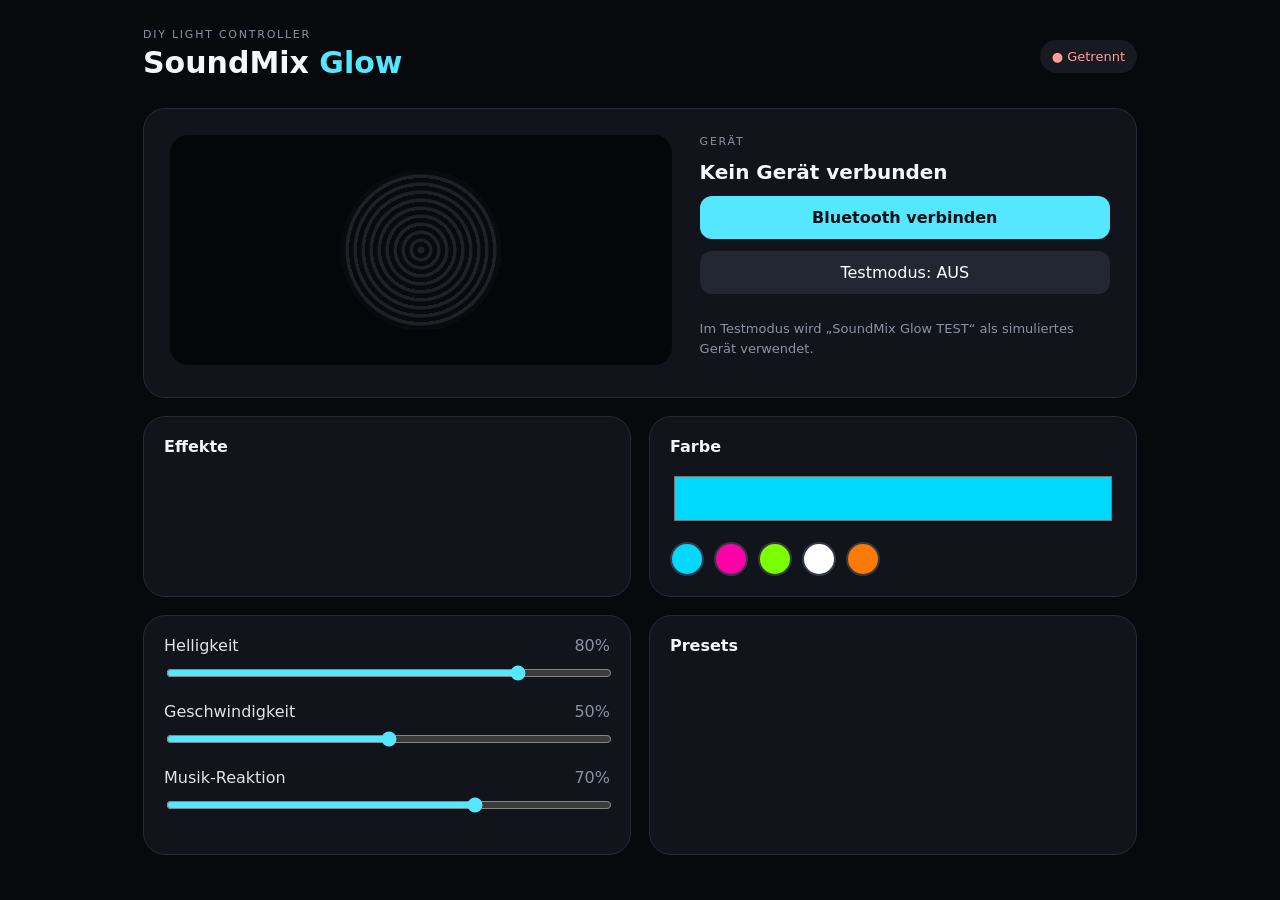
==== index.html @ e783db28 "Add files via upload" ====
<!doctype html>
<html lang="de">
<head>
  <meta charset="UTF-8">
  <meta name="viewport" content="width=device-width,initial-scale=1">
  <title>SoundMix Glow</title>
  <link rel="stylesheet" href="style.css">
</head>
<body>
  <main class="app">
    <header>
      <div>
        <div class="eyebrow">DIY LIGHT CONTROLLER</div>
        <h1>SoundMix <span>Glow</span></h1>
      </div>
      <div id="status" class="status offline">● Getrennt</div>
    </header>

    <section class="hero">
      <div class="device">
        <div class="speaker"></div>
        <div id="leds" class="leds"></div>
      </div>
      <div class="device-info">
        <div class="label">GERÄT</div>
        <strong id="deviceName">Kein Gerät verbunden</strong>
        <button id="connectBtn" class="primary">Bluetooth verbinden</button>
        <button id="testBtn" class="secondary">Testmodus: AUS</button>
        <p id="hint">Im Testmodus wird „SoundMix Glow TEST“ als simuliertes Gerät verwendet.</p>
      </div>
    </section>

    <section class="grid">
      <div class="card">
        <div class="card-title">Effekte</div>
        <div id="effects" class="effects"></div>
      </div>

      <div class="card">
        <div class="card-title">Farbe</div>
        <input id="color" type="color" value="#00d9ff">
        <div class="color-row">
          <button class="swatch" data-color="#00d9ff"></button>
          <button class="swatch" data-color="#ff00a8"></button>
          <button class="swatch" data-color="#7cff00"></button>
          <button class="swatch" data-color="#ffffff"></button>
          <button class="swatch" data-color="#ff7a00"></button>
        </div>
      </div>

      <div class="card sliders">
        <label>Helligkeit <output id="brightnessOut">80%</output>
          <input id="brightness" type="range" min="0" max="100" value="80">
        </label>
        <label>Geschwindigkeit <output id="speedOut">50%</output>
          <input id="speed" type="range" min="0" max="100" value="50">
        </label>
        <label>Musik-Reaktion <output id="musicOut">70%</output>
          <input id="music" type="range" min="0" max="100" value="70">
        </label>
      </div>

      <div class="card">
        <div class="card-title">Presets</div>
        <div id="presets" class="presets"></div>
      </div>
    </section>
  </main>
  <script type="module" src="src/app.js"></script>
</body>
</html>
---- style.css ----
*{box-sizing:border-box}body{margin:0;background:#08090d;color:#f5f7fb;font-family:Inter,system-ui,sans-serif}button,input{font:inherit}.app{max-width:1050px;margin:auto;padding:28px}header{display:flex;justify-content:space-between;align-items:center;margin-bottom:24px}.eyebrow,.label{font-size:11px;letter-spacing:.16em;color:#8b92a3}h1{margin:4px 0;font-size:30px}h1 span{color:#55e7ff}.status{padding:9px 12px;border-radius:999px;background:#171a21;font-size:13px}.status.online{color:#7cffb2}.status.offline{color:#ff9d9d}.hero,.card{background:#11141b;border:1px solid #252a35;border-radius:22px}.hero{display:grid;grid-template-columns:1.1fr .9fr;gap:28px;padding:26px;margin-bottom:18px}.device{height:230px;background:#050609;border-radius:18px;position:relative;display:flex;align-items:center;justify-content:center;overflow:hidden}.speaker{width:160px;height:160px;border-radius:50%;background:repeating-radial-gradient(circle,#20242c 0 3px,#0a0b0f 4px 8px);opacity:.9}.leds{position:absolute;inset:14px;display:flex;align-items:flex-end;gap:3px}.led{height:9px;flex:1;border-radius:10px;box-shadow:0 0 14px currentColor}.device-info{display:flex;flex-direction:column;justify-content:center;gap:12px}.device-info strong{font-size:20px}.device-info p{color:#8b92a3;font-size:13px;line-height:1.5}.primary,.secondary,.effect,.preset{border:0;border-radius:12px;padding:12px 15px;cursor:pointer}.primary{background:#55e7ff;color:#041015;font-weight:700}.secondary{background:#222733;color:#fff}.grid{display:grid;grid-template-columns:1fr 1fr;gap:18px}.card{padding:20px}.card-title{font-weight:700;margin-bottom:15px}.effects,.presets{display:grid;grid-template-columns:repeat(2,1fr);gap:9px}.effect,.preset{background:#1a1e27;color:#dfe4ed;text-align:left}.effect.active{outline:2px solid #55e7ff;background:#202b31}.sliders label{display:block;margin-bottom:17px;color:#dfe4ed}.sliders output{float:right;color:#8b92a3}.sliders input{width:100%;margin-top:10px;accent-color:#55e7ff}.color-row{display:flex;gap:10px;margin-top:16px}.swatch{width:34px;height:34px;border-radius:50%;border:2px solid #343947;cursor:pointer}.swatch[data-color="#00d9ff"]{background:#00d9ff}.swatch[data-color="#ff00a8"]{background:#ff00a8}.swatch[data-color="#7cff00"]{background:#7cff00}.swatch[data-color="#ffffff"]{background:#fff}.swatch[data-color="#ff7a00"]{background:#ff7a00}#color{width:100%;height:55px;border:0;background:transparent}@media(max-width:700px){.hero,.grid{grid-template-columns:1fr}.app{padding:16px}header{align-items:flex-start;gap:10px;flex-direction:column}}
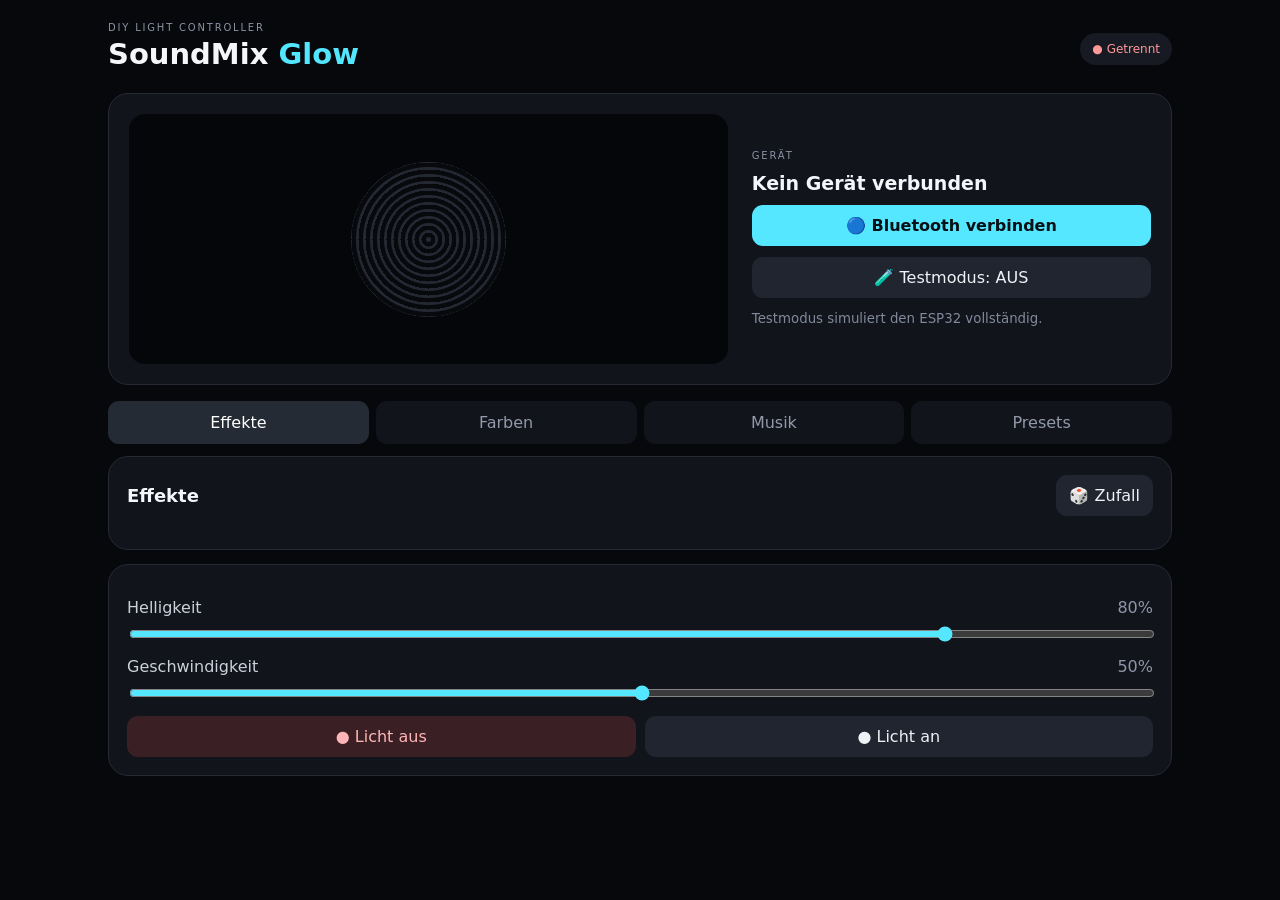
==== commit 9fba1d70: "Add files via upload" ====
--- a/index.html
+++ b/index.html
@@ -1,71 +1,9 @@
-<!doctype html>
-<html lang="de">
-<head>
-  <meta charset="UTF-8">
-  <meta name="viewport" content="width=device-width,initial-scale=1">
-  <title>SoundMix Glow</title>
-  <link rel="stylesheet" href="style.css">
-</head>
-<body>
-  <main class="app">
-    <header>
-      <div>
-        <div class="eyebrow">DIY LIGHT CONTROLLER</div>
-        <h1>SoundMix <span>Glow</span></h1>
-      </div>
-      <div id="status" class="status offline">● Getrennt</div>
-    </header>
-
-    <section class="hero">
-      <div class="device">
-        <div class="speaker"></div>
-        <div id="leds" class="leds"></div>
-      </div>
-      <div class="device-info">
-        <div class="label">GERÄT</div>
-        <strong id="deviceName">Kein Gerät verbunden</strong>
-        <button id="connectBtn" class="primary">Bluetooth verbinden</button>
-        <button id="testBtn" class="secondary">Testmodus: AUS</button>
-        <p id="hint">Im Testmodus wird „SoundMix Glow TEST“ als simuliertes Gerät verwendet.</p>
-      </div>
-    </section>
-
-    <section class="grid">
-      <div class="card">
-        <div class="card-title">Effekte</div>
-        <div id="effects" class="effects"></div>
-      </div>
-
-      <div class="card">
-        <div class="card-title">Farbe</div>
-        <input id="color" type="color" value="#00d9ff">
-        <div class="color-row">
-          <button class="swatch" data-color="#00d9ff"></button>
-          <button class="swatch" data-color="#ff00a8"></button>
-          <button class="swatch" data-color="#7cff00"></button>
-          <button class="swatch" data-color="#ffffff"></button>
-          <button class="swatch" data-color="#ff7a00"></button>
-        </div>
-      </div>
-
-      <div class="card sliders">
-        <label>Helligkeit <output id="brightnessOut">80%</output>
-          <input id="brightness" type="range" min="0" max="100" value="80">
-        </label>
-        <label>Geschwindigkeit <output id="speedOut">50%</output>
-          <input id="speed" type="range" min="0" max="100" value="50">
-        </label>
-        <label>Musik-Reaktion <output id="musicOut">70%</output>
-          <input id="music" type="range" min="0" max="100" value="70">
-        </label>
-      </div>
-
-      <div class="card">
-        <div class="card-title">Presets</div>
-        <div id="presets" class="presets"></div>
-      </div>
-    </section>
-  </main>
-  <script type="module" src="src/app.js"></script>
-</body>
-</html>
+<!doctype html><html lang="de"><head><meta charset="utf-8"><meta name="viewport" content="width=device-width,initial-scale=1"><title>SoundMix Glow</title><link rel="stylesheet" href="style.css"></head><body>
+<div class="app"><header><div><div class="eyebrow">DIY LIGHT CONTROLLER</div><h1>SoundMix <span>Glow</span></h1></div><div id="status" class="status offline">● Getrennt</div></header>
+<section class="hero card"><div class="device"><div class="speaker"></div><div id="leds" class="leds"></div><div id="musicBars" class="music-bars"></div></div><div class="device-info"><div class="label">GERÄT</div><strong id="deviceName">Kein Gerät verbunden</strong><button id="connectBtn" class="primary">🔵 Bluetooth verbinden</button><button id="testBtn" class="secondary">🧪 Testmodus: AUS</button><small id="hint">Testmodus simuliert den ESP32 vollständig.</small></div></section>
+<nav class="tabs"><button class="tab active" data-tab="effectsTab">Effekte</button><button class="tab" data-tab="colorTab">Farben</button><button class="tab" data-tab="musicTab">Musik</button><button class="tab" data-tab="presetsTab">Presets</button></nav>
+<section id="effectsTab" class="panel active"><div class="section-head"><h2>Effekte</h2><button id="randomBtn" class="small">🎲 Zufall</button></div><div id="effects" class="effect-grid"></div></section>
+<section id="colorTab" class="panel"><div class="section-head"><h2>Farbe</h2><button id="rainbowBtn" class="small">🌈 Regenbogen</button></div><input id="color" type="color" value="#00d9ff" class="color-picker"><div id="palette" class="palette"></div><div class="custom-row"><label>HEX<input id="hex" value="#00D9FF" maxlength="7"></label><button id="applyHex" class="small">Übernehmen</button></div></section>
+<section id="musicTab" class="panel"><div class="section-head"><h2>Musik-Modus</h2><span class="pill">Simulation</span></div><div class="music-controls"><button class="music-mode active" data-mode="beat">🥁 Beat</button><button class="music-mode" data-mode="vu">📊 VU Meter</button><button class="music-mode" data-mode="spectrum">🎚 Spectrum</button><button class="music-mode" data-mode="pulse">💓 Bass Pulse</button></div><label class="slider-label">Empfindlichkeit <output id="sensitivityOut">70%</output><input id="sensitivity" type="range" min="0" max="100" value="70"></label><label class="slider-label">Reaktionszeit <output id="reactionOut">50%</output><input id="reaction" type="range" min="0" max="100" value="50"></label><button id="musicToggle" class="primary full">🎵 Musik-Reaktion AN</button></section>
+<section id="presetsTab" class="panel"><div class="section-head"><h2>Presets</h2><button id="savePreset" class="small">＋ Speichern</button></div><div id="presets" class="preset-grid"></div></section>
+<section class="bottom-controls card"><label class="slider-label">Helligkeit <output id="brightnessOut">80%</output><input id="brightness" type="range" min="0" max="100" value="80"></label><label class="slider-label">Geschwindigkeit <output id="speedOut">50%</output><input id="speed" type="range" min="0" max="100" value="50"></label><div class="quick"><button id="offBtn" class="danger">● Licht aus</button><button id="onBtn" class="secondary">● Licht an</button></div></section></div><script type="module" src="src/app.js"></script></body></html>
--- a/style.css
+++ b/style.css
@@ -1 +1 @@
-*{box-sizing:border-box}body{margin:0;background:#08090d;color:#f5f7fb;font-family:Inter,system-ui,sans-serif}button,input{font:inherit}.app{max-width:1050px;margin:auto;padding:28px}header{display:flex;justify-content:space-between;align-items:center;margin-bottom:24px}.eyebrow,.label{font-size:11px;letter-spacing:.16em;color:#8b92a3}h1{margin:4px 0;font-size:30px}h1 span{color:#55e7ff}.status{padding:9px 12px;border-radius:999px;background:#171a21;font-size:13px}.status.online{color:#7cffb2}.status.offline{color:#ff9d9d}.hero,.card{background:#11141b;border:1px solid #252a35;border-radius:22px}.hero{display:grid;grid-template-columns:1.1fr .9fr;gap:28px;padding:26px;margin-bottom:18px}.device{height:230px;background:#050609;border-radius:18px;position:relative;display:flex;align-items:center;justify-content:center;overflow:hidden}.speaker{width:160px;height:160px;border-radius:50%;background:repeating-radial-gradient(circle,#20242c 0 3px,#0a0b0f 4px 8px);opacity:.9}.leds{position:absolute;inset:14px;display:flex;align-items:flex-end;gap:3px}.led{height:9px;flex:1;border-radius:10px;box-shadow:0 0 14px currentColor}.device-info{display:flex;flex-direction:column;justify-content:center;gap:12px}.device-info strong{font-size:20px}.device-info p{color:#8b92a3;font-size:13px;line-height:1.5}.primary,.secondary,.effect,.preset{border:0;border-radius:12px;padding:12px 15px;cursor:pointer}.primary{background:#55e7ff;color:#041015;font-weight:700}.secondary{background:#222733;color:#fff}.grid{display:grid;grid-template-columns:1fr 1fr;gap:18px}.card{padding:20px}.card-title{font-weight:700;margin-bottom:15px}.effects,.presets{display:grid;grid-template-columns:repeat(2,1fr);gap:9px}.effect,.preset{background:#1a1e27;color:#dfe4ed;text-align:left}.effect.active{outline:2px solid #55e7ff;background:#202b31}.sliders label{display:block;margin-bottom:17px;color:#dfe4ed}.sliders output{float:right;color:#8b92a3}.sliders input{width:100%;margin-top:10px;accent-color:#55e7ff}.color-row{display:flex;gap:10px;margin-top:16px}.swatch{width:34px;height:34px;border-radius:50%;border:2px solid #343947;cursor:pointer}.swatch[data-color="#00d9ff"]{background:#00d9ff}.swatch[data-color="#ff00a8"]{background:#ff00a8}.swatch[data-color="#7cff00"]{background:#7cff00}.swatch[data-color="#ffffff"]{background:#fff}.swatch[data-color="#ff7a00"]{background:#ff7a00}#color{width:100%;height:55px;border:0;background:transparent}@media(max-width:700px){.hero,.grid{grid-template-columns:1fr}.app{padding:16px}header{align-items:flex-start;gap:10px;flex-direction:column}}
+*{box-sizing:border-box}body{margin:0;background:#07080c;color:#f4f6fa;font-family:system-ui,sans-serif}.app{max-width:1100px;margin:auto;padding:22px 18px 50px}header{display:flex;justify-content:space-between;align-items:center;margin-bottom:18px}.eyebrow,.label{font-size:10px;letter-spacing:.18em;color:#8b93a5}h1{font-size:29px;margin:4px 0}h1 span{color:#52e7ff}.status{padding:9px 12px;border-radius:999px;background:#171a22;font-size:12px}.online{color:#76ffae}.offline{color:#ff9999}.card,.panel{background:#11141b;border:1px solid #252a35;border-radius:20px}.hero{display:grid;grid-template-columns:1.2fr .8fr;gap:24px;padding:20px;margin-bottom:16px}.device{height:250px;background:#050609;border-radius:16px;position:relative;overflow:hidden;display:flex;align-items:center;justify-content:center}.speaker{width:155px;height:155px;border-radius:50%;background:repeating-radial-gradient(circle,#242832 0 2px,#08090d 3px 7px)}.leds{position:absolute;inset:13px;display:flex;align-items:flex-end;gap:3px}.led{flex:1;height:8px;border-radius:10px;box-shadow:0 0 13px currentColor}.music-bars{position:absolute;bottom:26px;left:25%;right:25%;height:55px;display:flex;align-items:end;gap:3px}.bar{flex:1;background:#fff;border-radius:4px 4px 0 0;opacity:.5}.device-info{display:flex;flex-direction:column;justify-content:center;gap:11px}.device-info strong{font-size:19px}.device-info small{color:#81899a;line-height:1.5}button{font:inherit}.primary,.secondary,.small,.danger,.music-mode,.effect,.preset{border:0;border-radius:11px;padding:11px 13px;cursor:pointer;color:#eef2f7;background:#202530}.primary{background:#55e7ff;color:#061015;font-weight:800}.danger{background:#3a2024;color:#ffb5b5}.full{width:100%}.tabs{display:flex;gap:7px;margin:12px 0}.tab{flex:1;border:0;background:#11141b;color:#929aaa;padding:12px;border-radius:11px;cursor:pointer}.tab.active{background:#252b35;color:#fff}.panel{display:none;padding:18px;margin-bottom:14px}.panel.active{display:block}.section-head{display:flex;align-items:center;justify-content:space-between;margin-bottom:15px}h2{font-size:18px;margin:0}.effect-grid{display:grid;grid-template-columns:repeat(4,1fr);gap:9px}.effect{min-height:54px;text-align:left}.effect.active{outline:2px solid #55e7ff;background:#1e2a31}.palette{display:grid;grid-template-columns:repeat(12,1fr);gap:7px;margin-top:15px}.swatch{aspect-ratio:1;border-radius:8px;border:1px solid #303542;cursor:pointer}.color-picker{width:100%;height:65px;border:0;background:none}.custom-row{display:flex;gap:9px;align-items:end;margin-top:15px}.custom-row label{flex:1;color:#9aa2b2;font-size:11px}.custom-row input{display:block;width:100%;margin-top:6px;background:#1b1f28;color:white;border:1px solid #303643;border-radius:9px;padding:11px}.music-controls{display:grid;grid-template-columns:repeat(4,1fr);gap:8px;margin-bottom:18px}.music-mode.active{background:#24323a;outline:1px solid #55e7ff}.slider-label{display:block;color:#cbd1db;margin:15px 0}.slider-label output{float:right;color:#8e96a7}.slider-label input{width:100%;display:block;margin-top:9px;accent-color:#55e7ff}.pill{background:#1c2528;color:#73f4ad;padding:6px 9px;border-radius:999px;font-size:11px}.preset-grid{display:grid;grid-template-columns:repeat(4,1fr);gap:9px}.preset{text-align:left;min-height:70px}.preset strong{display:block}.preset small{color:#8d95a5}.bottom-controls{padding:18px}.quick{display:grid;grid-template-columns:1fr 1fr;gap:9px}@media(max-width:700px){.hero{grid-template-columns:1fr}.effect-grid{grid-template-columns:repeat(2,1fr)}.palette{grid-template-columns:repeat(8,1fr)}.preset-grid{grid-template-columns:repeat(2,1fr)}.music-controls{grid-template-columns:repeat(2,1fr)}header{align-items:flex-start;gap:10px}}
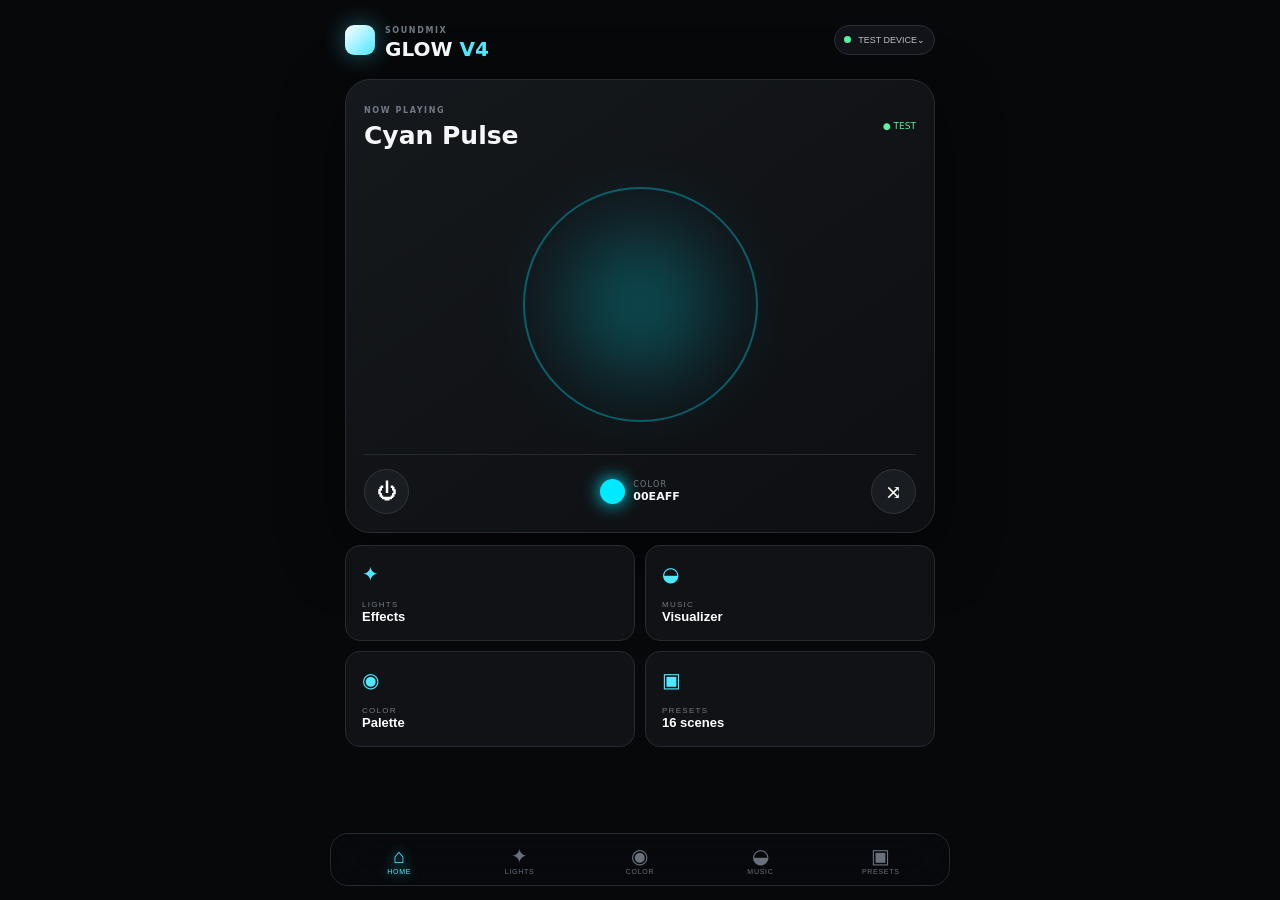
==== commit 2337f3a6: "Add files via upload" ====
--- a/index.html
+++ b/index.html
@@ -1,9 +1,9 @@
-<!doctype html><html lang="de"><head><meta charset="utf-8"><meta name="viewport" content="width=device-width,initial-scale=1"><title>SoundMix Glow</title><link rel="stylesheet" href="style.css"></head><body>
-<div class="app"><header><div><div class="eyebrow">DIY LIGHT CONTROLLER</div><h1>SoundMix <span>Glow</span></h1></div><div id="status" class="status offline">● Getrennt</div></header>
-<section class="hero card"><div class="device"><div class="speaker"></div><div id="leds" class="leds"></div><div id="musicBars" class="music-bars"></div></div><div class="device-info"><div class="label">GERÄT</div><strong id="deviceName">Kein Gerät verbunden</strong><button id="connectBtn" class="primary">🔵 Bluetooth verbinden</button><button id="testBtn" class="secondary">🧪 Testmodus: AUS</button><small id="hint">Testmodus simuliert den ESP32 vollständig.</small></div></section>
-<nav class="tabs"><button class="tab active" data-tab="effectsTab">Effekte</button><button class="tab" data-tab="colorTab">Farben</button><button class="tab" data-tab="musicTab">Musik</button><button class="tab" data-tab="presetsTab">Presets</button></nav>
-<section id="effectsTab" class="panel active"><div class="section-head"><h2>Effekte</h2><button id="randomBtn" class="small">🎲 Zufall</button></div><div id="effects" class="effect-grid"></div></section>
-<section id="colorTab" class="panel"><div class="section-head"><h2>Farbe</h2><button id="rainbowBtn" class="small">🌈 Regenbogen</button></div><input id="color" type="color" value="#00d9ff" class="color-picker"><div id="palette" class="palette"></div><div class="custom-row"><label>HEX<input id="hex" value="#00D9FF" maxlength="7"></label><button id="applyHex" class="small">Übernehmen</button></div></section>
-<section id="musicTab" class="panel"><div class="section-head"><h2>Musik-Modus</h2><span class="pill">Simulation</span></div><div class="music-controls"><button class="music-mode active" data-mode="beat">🥁 Beat</button><button class="music-mode" data-mode="vu">📊 VU Meter</button><button class="music-mode" data-mode="spectrum">🎚 Spectrum</button><button class="music-mode" data-mode="pulse">💓 Bass Pulse</button></div><label class="slider-label">Empfindlichkeit <output id="sensitivityOut">70%</output><input id="sensitivity" type="range" min="0" max="100" value="70"></label><label class="slider-label">Reaktionszeit <output id="reactionOut">50%</output><input id="reaction" type="range" min="0" max="100" value="50"></label><button id="musicToggle" class="primary full">🎵 Musik-Reaktion AN</button></section>
-<section id="presetsTab" class="panel"><div class="section-head"><h2>Presets</h2><button id="savePreset" class="small">＋ Speichern</button></div><div id="presets" class="preset-grid"></div></section>
-<section class="bottom-controls card"><label class="slider-label">Helligkeit <output id="brightnessOut">80%</output><input id="brightness" type="range" min="0" max="100" value="80"></label><label class="slider-label">Geschwindigkeit <output id="speedOut">50%</output><input id="speed" type="range" min="0" max="100" value="50"></label><div class="quick"><button id="offBtn" class="danger">● Licht aus</button><button id="onBtn" class="secondary">● Licht an</button></div></section></div><script type="module" src="src/app.js"></script></body></html>+<!doctype html><html lang="de"><head><meta charset="utf-8"><meta name="viewport" content="width=device-width,initial-scale=1,viewport-fit=cover"><meta name="theme-color" content="#07080a"><title>SoundMix Glow V4</title><link rel="stylesheet" href="style.css"></head><body><div class="app">
+<header><div class="brand"><span class="logo"></span><div><small>SOUNDMIX</small><h1>GLOW <b>V4</b></h1></div></div><button class="device"><i></i> TEST DEVICE⌄</button></header>
+<main>
+<section id="home" class="screen active"><div class="hero"><div class="head"><div><small>NOW PLAYING</small><h2 id="effectTitle">Cyan Pulse</h2></div><em>● TEST</em></div><div class="visual"><div id="orb"></div><div id="ring"></div><div id="bars"></div></div><div class="heroBtns"><button id="power">⏻</button><div><span id="colorDot"></span><small>COLOR</small><strong id="colorName">00EAFF</strong></div><button id="shuffle">⤨</button></div></div><div class="quick"><button data-go="lights">✦<small>LIGHTS</small><b>Effects</b></button><button data-go="music">◒<small>MUSIC</small><b>Visualizer</b></button><button data-go="colors">◉<small>COLOR</small><b>Palette</b></button><button data-go="presets">▣<small>PRESETS</small><b>16 scenes</b></button></div></section>
+<section id="lights" class="screen"><div class="top"><div><small>LIGHT ENGINE</small><h2>Effects</h2></div><button id="random">⤨</button></div><div id="effects" class="grid"></div><div class="controls"><label>Brightness <output id="bo">80%</output><input id="brightness" type="range" value="80"></label><label>Speed <output id="so">50%</output><input id="speed" type="range" value="50"></label><label>Intensity <output id="io">75%</output><input id="intensity" type="range" value="75"></label></div></section>
+<section id="colors" class="screen"><div class="top"><div><small>COLOR ENGINE</small><h2>Color Lab</h2></div><button id="rainbow">RAINBOW</button></div><div class="picker"><input id="color" type="color" value="#00EAFF"><div id="big"></div></div><div id="palette" class="palette"></div><div class="hex"><input id="hex" value="#00EAFF"><button id="apply">APPLY</button></div></section>
+<section id="music" class="screen"><div class="top"><div><small>AUDIO ENGINE</small><h2>Music Sync</h2></div><span class="green">SIMULATED</span></div><div class="audio"><div id="vu"></div><div class="audioLabel"><b id="modeName">BEAT</b><small>LIVE ANALYSIS</small></div></div><div class="modes"><button class="active" data-mode="beat">BEAT 🥁</button><button data-mode="vu">VU METER ▮</button><button data-mode="spectrum">SPECTRUM ▥</button><button data-mode="bass">BASS PULSE ◉</button></div><div class="controls"><label>Sensitivity <output id="sensO">70%</output><input id="sens" type="range" value="70"></label><label>Response <output id="respO">55%</output><input id="resp" type="range" value="55"></label></div></section>
+<section id="presets" class="screen"><div class="top"><div><small>SCENES</small><h2>Presets</h2></div><button id="save">＋ SAVE</button></div><div id="presetGrid" class="presets"></div></section>
+</main><nav><button class="active" data-screen="home">⌂<small>HOME</small></button><button data-screen="lights">✦<small>LIGHTS</small></button><button data-screen="colors">◉<small>COLOR</small></button><button data-screen="music">◒<small>MUSIC</small></button><button data-screen="presets">▣<small>PRESETS</small></button></nav></div><script type="module" src="src/app.js"></script></body></html>
--- a/style.css
+++ b/style.css
@@ -1 +1 @@
-*{box-sizing:border-box}body{margin:0;background:#07080c;color:#f4f6fa;font-family:system-ui,sans-serif}.app{max-width:1100px;margin:auto;padding:22px 18px 50px}header{display:flex;justify-content:space-between;align-items:center;margin-bottom:18px}.eyebrow,.label{font-size:10px;letter-spacing:.18em;color:#8b93a5}h1{font-size:29px;margin:4px 0}h1 span{color:#52e7ff}.status{padding:9px 12px;border-radius:999px;background:#171a22;font-size:12px}.online{color:#76ffae}.offline{color:#ff9999}.card,.panel{background:#11141b;border:1px solid #252a35;border-radius:20px}.hero{display:grid;grid-template-columns:1.2fr .8fr;gap:24px;padding:20px;margin-bottom:16px}.device{height:250px;background:#050609;border-radius:16px;position:relative;overflow:hidden;display:flex;align-items:center;justify-content:center}.speaker{width:155px;height:155px;border-radius:50%;background:repeating-radial-gradient(circle,#242832 0 2px,#08090d 3px 7px)}.leds{position:absolute;inset:13px;display:flex;align-items:flex-end;gap:3px}.led{flex:1;height:8px;border-radius:10px;box-shadow:0 0 13px currentColor}.music-bars{position:absolute;bottom:26px;left:25%;right:25%;height:55px;display:flex;align-items:end;gap:3px}.bar{flex:1;background:#fff;border-radius:4px 4px 0 0;opacity:.5}.device-info{display:flex;flex-direction:column;justify-content:center;gap:11px}.device-info strong{font-size:19px}.device-info small{color:#81899a;line-height:1.5}button{font:inherit}.primary,.secondary,.small,.danger,.music-mode,.effect,.preset{border:0;border-radius:11px;padding:11px 13px;cursor:pointer;color:#eef2f7;background:#202530}.primary{background:#55e7ff;color:#061015;font-weight:800}.danger{background:#3a2024;color:#ffb5b5}.full{width:100%}.tabs{display:flex;gap:7px;margin:12px 0}.tab{flex:1;border:0;background:#11141b;color:#929aaa;padding:12px;border-radius:11px;cursor:pointer}.tab.active{background:#252b35;color:#fff}.panel{display:none;padding:18px;margin-bottom:14px}.panel.active{display:block}.section-head{display:flex;align-items:center;justify-content:space-between;margin-bottom:15px}h2{font-size:18px;margin:0}.effect-grid{display:grid;grid-template-columns:repeat(4,1fr);gap:9px}.effect{min-height:54px;text-align:left}.effect.active{outline:2px solid #55e7ff;background:#1e2a31}.palette{display:grid;grid-template-columns:repeat(12,1fr);gap:7px;margin-top:15px}.swatch{aspect-ratio:1;border-radius:8px;border:1px solid #303542;cursor:pointer}.color-picker{width:100%;height:65px;border:0;background:none}.custom-row{display:flex;gap:9px;align-items:end;margin-top:15px}.custom-row label{flex:1;color:#9aa2b2;font-size:11px}.custom-row input{display:block;width:100%;margin-top:6px;background:#1b1f28;color:white;border:1px solid #303643;border-radius:9px;padding:11px}.music-controls{display:grid;grid-template-columns:repeat(4,1fr);gap:8px;margin-bottom:18px}.music-mode.active{background:#24323a;outline:1px solid #55e7ff}.slider-label{display:block;color:#cbd1db;margin:15px 0}.slider-label output{float:right;color:#8e96a7}.slider-label input{width:100%;display:block;margin-top:9px;accent-color:#55e7ff}.pill{background:#1c2528;color:#73f4ad;padding:6px 9px;border-radius:999px;font-size:11px}.preset-grid{display:grid;grid-template-columns:repeat(4,1fr);gap:9px}.preset{text-align:left;min-height:70px}.preset strong{display:block}.preset small{color:#8d95a5}.bottom-controls{padding:18px}.quick{display:grid;grid-template-columns:1fr 1fr;gap:9px}@media(max-width:700px){.hero{grid-template-columns:1fr}.effect-grid{grid-template-columns:repeat(2,1fr)}.palette{grid-template-columns:repeat(8,1fr)}.preset-grid{grid-template-columns:repeat(2,1fr)}.music-controls{grid-template-columns:repeat(2,1fr)}header{align-items:flex-start;gap:10px}}+*{box-sizing:border-box}body{margin:0;background:#07080a;color:#f5f6f8;font-family:system-ui,-apple-system,sans-serif}.app{max-width:620px;margin:auto;padding:18px 15px 105px}header,.top,.head,.heroBtns{display:flex;align-items:center;justify-content:space-between}.brand{display:flex;gap:10px;align-items:center}.logo{width:30px;height:30px;border-radius:9px;background:linear-gradient(135deg,#fff,#48e7ff);box-shadow:0 0 25px #48e7ff66}.brand small,.top small,.head small{font-size:8px;letter-spacing:.2em;color:#727a86;font-weight:800}.brand h1{font-size:20px;margin:0}.brand b{color:#50e8ff}.device{background:#111318;border:1px solid #292e35;color:#b8bec7;border-radius:20px;padding:9px;font-size:9px}.device i{display:inline-block;width:7px;height:7px;background:#55f2a1;border-radius:50%;margin-right:5px}.screen{display:none}.screen.active{display:block;animation:up .2s}@keyframes up{from{opacity:0;transform:translateY(5px)}}h2{margin:4px 0;font-size:25px}.hero{margin-top:18px;background:linear-gradient(145deg,#15181c,#0d0f12);border:1px solid #272c32;border-radius:25px;padding:18px;box-shadow:0 20px 60px #0008}.head em{font-style:normal;color:#5cf3a0;font-size:9px}.visual{height:300px;position:relative;display:flex;align-items:center;justify-content:center;overflow:hidden}.visual #orb{position:absolute;width:150px;height:150px;border-radius:50%;background:#00eaff;filter:blur(40px);opacity:.25}.visual #ring{position:absolute;width:235px;height:235px;border:2px solid #00eaff55;border-radius:50%}.visual #bars{position:absolute;inset:45px 25px;display:flex;gap:3px;align-items:center}.bar{flex:1;height:8px;border-radius:8px;background:#00eaff;box-shadow:0 0 12px currentColor}.heroBtns{border-top:1px solid #252a30;padding-top:14px}.heroBtns button{width:45px;height:45px;border-radius:50%;border:1px solid #30353c;background:#191c21;color:white;font-size:20px}.heroBtns div{display:grid;grid-template-columns:25px auto;column-gap:8px;align-items:center}.heroBtns div span{grid-row:span 2;width:25px;height:25px;border-radius:50%;background:#00eaff;box-shadow:0 0 18px #00eaff}.heroBtns small{font-size:8px;color:#737a84;letter-spacing:.15em}.heroBtns strong{font-size:11px}.quick{display:grid;grid-template-columns:1fr 1fr;gap:10px;margin-top:12px}.quick button,.grid button,.controls,.modes button,.preset{background:#101216;border:1px solid #252a31;color:#dfe3e8;border-radius:15px}.quick button{text-align:left;padding:16px;cursor:pointer;font-size:20px;color:#50e8ff}.quick small,.quick b{display:block}.quick small{font-size:8px;color:#737b86;letter-spacing:.16em;margin-top:14px}.quick b{font-size:13px;color:white}.top{margin:15px 2px}.top>button,.top>span{background:#15181d;border:1px solid #30363d;color:#dfe3e8;border-radius:20px;padding:9px 12px;font-size:9px}.green{color:#55f2a0!important}.grid{display:grid;grid-template-columns:repeat(3,1fr);gap:8px}.grid button{padding:13px 9px;text-align:left;min-height:62px;cursor:pointer;font-size:11px}.grid button b{display:block;color:#66717d;font-size:17px;margin-bottom:5px}.grid button.active{border-color:#50e8ff;background:#102126;color:white}.controls{padding:16px;margin-top:12px}.controls label{display:block;font-size:11px;margin:12px 0;color:#c4c9d0}.controls output{float:right;color:#707987}.controls input{display:block;width:100%;margin-top:10px;accent-color:#50e8ff}.picker{height:210px;display:flex;align-items:center;justify-content:center;position:relative}.picker input{width:165px;height:165px;border:0;background:none}.picker #big{position:absolute;width:185px;height:185px;border-radius:50%;border:1px solid #fff2;pointer-events:none}.palette{display:grid;grid-template-columns:repeat(10,1fr);gap:6px}.swatch{aspect-ratio:1;border-radius:8px;border:1px solid #fff2}.hex{display:flex;gap:7px;margin-top:12px}.hex input{flex:1;background:#111318;border:1px solid #292f37;border-radius:10px;color:white;padding:12px;font-weight:bold}.hex button,#rainbow,#save{background:#50e8ff;color:#061014;border:0;border-radius:10px;padding:0 14px;font-weight:800}.audio{height:190px;background:#101317;border:1px solid #252b32;border-radius:20px;position:relative;overflow:hidden}.audio #vu{height:100%;display:flex;align-items:center;gap:3px;padding:20px}.audio #vu i{flex:1;background:#50e8ff;border-radius:5px}.audioLabel{position:absolute;bottom:12px;left:15px;display:flex;gap:8px}.audioLabel b{font-size:11px}.audioLabel small{font-size:8px;color:#727a86;letter-spacing:.12em}.modes{display:grid;grid-template-columns:1fr 1fr;gap:8px;margin-top:10px}.modes button{padding:14px;text-align:left;cursor:pointer}.modes button.active{border-color:#50e8ff;background:#102126}.presets{display:grid;grid-template-columns:1fr 1fr;gap:9px}.preset{padding:15px;min-height:95px;text-align:left;position:relative;overflow:hidden;cursor:pointer}.preset:before{content:"";position:absolute;top:0;left:0;right:0;height:3px;background:var(--c);box-shadow:0 0 15px var(--c)}.preset b{display:block;margin-bottom:7px}nav{position:fixed;z-index:5;bottom:0;left:50%;transform:translateX(-50%);width:min(620px,100%);padding:9px 8px calc(9px + env(safe-area-inset-bottom));background:#090a0ddd;backdrop-filter:blur(20px);border-top:1px solid #20252b;display:grid;grid-template-columns:repeat(5,1fr)}nav button{background:none;border:0;color:#68717c;font-size:20px;cursor:pointer}nav button small{display:block;font-size:7px;letter-spacing:.1em}nav button.active{color:#50e8ff;text-shadow:0 0 12px #50e8ff}@media(min-width:700px){nav{bottom:14px;border:1px solid #252a31;border-radius:18px}}
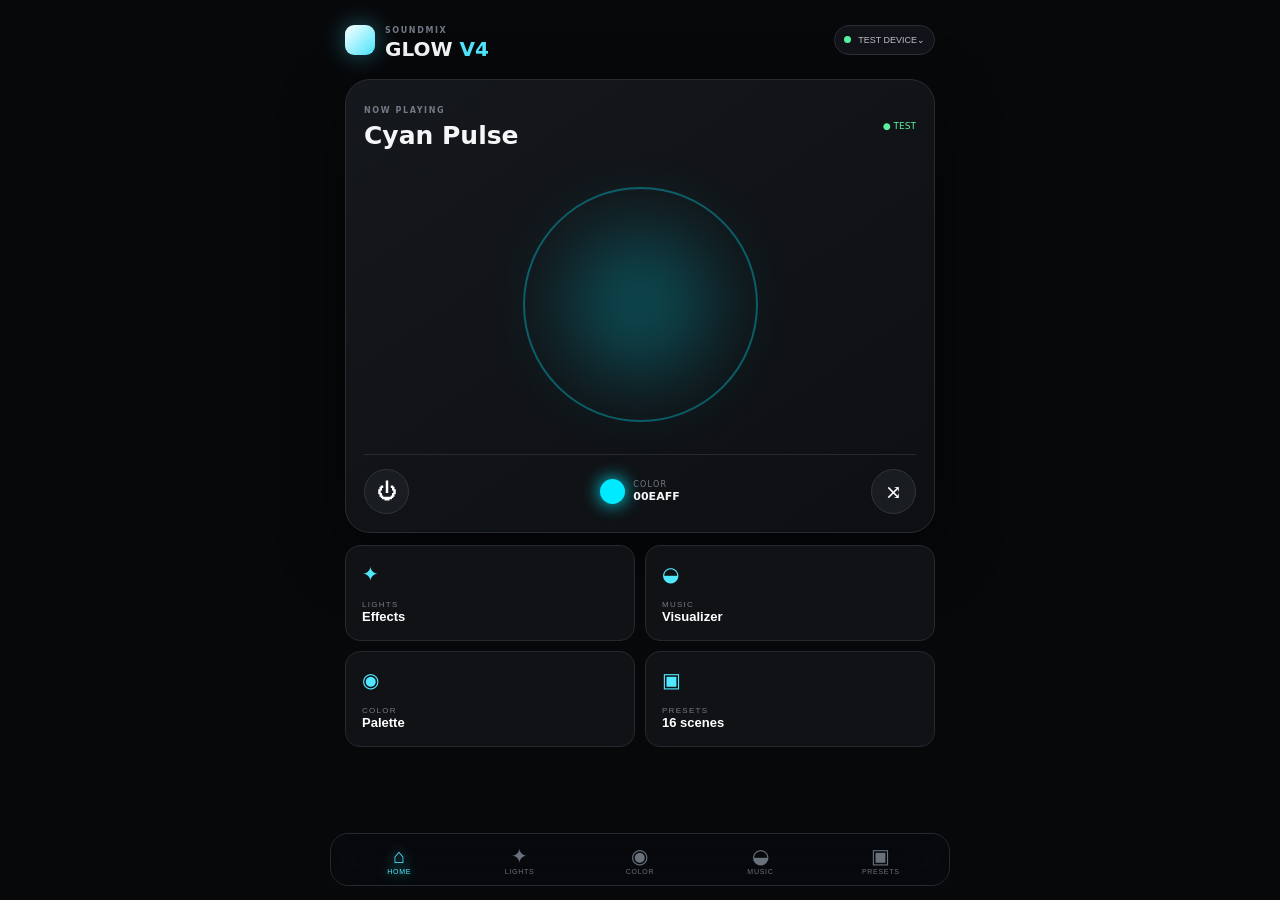
==== commit b24eab79: "Add files via upload" ====
--- a/index.html
+++ b/index.html
@@ -1,9 +1,13 @@
-<!doctype html><html lang="de"><head><meta charset="utf-8"><meta name="viewport" content="width=device-width,initial-scale=1,viewport-fit=cover"><meta name="theme-color" content="#07080a"><title>SoundMix Glow V4</title><link rel="stylesheet" href="style.css"></head><body><div class="app">
-<header><div class="brand"><span class="logo"></span><div><small>SOUNDMIX</small><h1>GLOW <b>V4</b></h1></div></div><button class="device"><i></i> TEST DEVICE⌄</button></header>
+<!doctype html><html lang="de"><head><meta charset="utf-8"><meta name="viewport" content="width=device-width,initial-scale=1,viewport-fit=cover"><meta name="theme-color" content="#07080a"><title>SoundMix Glow V4.2</title><link rel="icon" href="/favicon.svg"><link rel="stylesheet" href="style.css"></head><body><div class="app">
+<header><div class="brand"><span class="logo"></span><div><small>SOUNDMIX</small><h1>GLOW <b>V4</b></h1></div></div><button id="deviceBtn" class="device"><i></i> TEST DEVICE⌄</button></header>
 <main>
 <section id="home" class="screen active"><div class="hero"><div class="head"><div><small>NOW PLAYING</small><h2 id="effectTitle">Cyan Pulse</h2></div><em>● TEST</em></div><div class="visual"><div id="orb"></div><div id="ring"></div><div id="bars"></div></div><div class="heroBtns"><button id="power">⏻</button><div><span id="colorDot"></span><small>COLOR</small><strong id="colorName">00EAFF</strong></div><button id="shuffle">⤨</button></div></div><div class="quick"><button data-go="lights">✦<small>LIGHTS</small><b>Effects</b></button><button data-go="music">◒<small>MUSIC</small><b>Visualizer</b></button><button data-go="colors">◉<small>COLOR</small><b>Palette</b></button><button data-go="presets">▣<small>PRESETS</small><b>16 scenes</b></button></div></section>
 <section id="lights" class="screen"><div class="top"><div><small>LIGHT ENGINE</small><h2>Effects</h2></div><button id="random">⤨</button></div><div id="effects" class="grid"></div><div class="controls"><label>Brightness <output id="bo">80%</output><input id="brightness" type="range" value="80"></label><label>Speed <output id="so">50%</output><input id="speed" type="range" value="50"></label><label>Intensity <output id="io">75%</output><input id="intensity" type="range" value="75"></label></div></section>
 <section id="colors" class="screen"><div class="top"><div><small>COLOR ENGINE</small><h2>Color Lab</h2></div><button id="rainbow">RAINBOW</button></div><div class="picker"><input id="color" type="color" value="#00EAFF"><div id="big"></div></div><div id="palette" class="palette"></div><div class="hex"><input id="hex" value="#00EAFF"><button id="apply">APPLY</button></div></section>
 <section id="music" class="screen"><div class="top"><div><small>AUDIO ENGINE</small><h2>Music Sync</h2></div><span class="green">SIMULATED</span></div><div class="audio"><div id="vu"></div><div class="audioLabel"><b id="modeName">BEAT</b><small>LIVE ANALYSIS</small></div></div><div class="modes"><button class="active" data-mode="beat">BEAT 🥁</button><button data-mode="vu">VU METER ▮</button><button data-mode="spectrum">SPECTRUM ▥</button><button data-mode="bass">BASS PULSE ◉</button></div><div class="controls"><label>Sensitivity <output id="sensO">70%</output><input id="sens" type="range" value="70"></label><label>Response <output id="respO">55%</output><input id="resp" type="range" value="55"></label></div></section>
 <section id="presets" class="screen"><div class="top"><div><small>SCENES</small><h2>Presets</h2></div><button id="save">＋ SAVE</button></div><div id="presetGrid" class="presets"></div></section>
-</main><nav><button class="active" data-screen="home">⌂<small>HOME</small></button><button data-screen="lights">✦<small>LIGHTS</small></button><button data-screen="colors">◉<small>COLOR</small></button><button data-screen="music">◒<small>MUSIC</small></button><button data-screen="presets">▣<small>PRESETS</small></button></nav></div><script type="module" src="src/app.js"></script></body></html>+</main><nav><button class="active" data-screen="home">⌂<small>HOME</small></button><button data-screen="lights">✦<small>LIGHTS</small></button><button data-screen="colors">◉<small>COLOR</small></button><button data-screen="music">◒<small>MUSIC</small></button><button data-screen="presets">▣<small>PRESETS</small></button></nav></div><script>
+window.addEventListener('error', e => {
+  console.error(e.error || e.message);
+});
+</script><script type="module" src="src/app.js?v=42"></script></body></html>
--- a/style.css
+++ b/style.css
@@ -1 +1,2 @@
-*{box-sizing:border-box}body{margin:0;background:#07080a;color:#f5f6f8;font-family:system-ui,-apple-system,sans-serif}.app{max-width:620px;margin:auto;padding:18px 15px 105px}header,.top,.head,.heroBtns{display:flex;align-items:center;justify-content:space-between}.brand{display:flex;gap:10px;align-items:center}.logo{width:30px;height:30px;border-radius:9px;background:linear-gradient(135deg,#fff,#48e7ff);box-shadow:0 0 25px #48e7ff66}.brand small,.top small,.head small{font-size:8px;letter-spacing:.2em;color:#727a86;font-weight:800}.brand h1{font-size:20px;margin:0}.brand b{color:#50e8ff}.device{background:#111318;border:1px solid #292e35;color:#b8bec7;border-radius:20px;padding:9px;font-size:9px}.device i{display:inline-block;width:7px;height:7px;background:#55f2a1;border-radius:50%;margin-right:5px}.screen{display:none}.screen.active{display:block;animation:up .2s}@keyframes up{from{opacity:0;transform:translateY(5px)}}h2{margin:4px 0;font-size:25px}.hero{margin-top:18px;background:linear-gradient(145deg,#15181c,#0d0f12);border:1px solid #272c32;border-radius:25px;padding:18px;box-shadow:0 20px 60px #0008}.head em{font-style:normal;color:#5cf3a0;font-size:9px}.visual{height:300px;position:relative;display:flex;align-items:center;justify-content:center;overflow:hidden}.visual #orb{position:absolute;width:150px;height:150px;border-radius:50%;background:#00eaff;filter:blur(40px);opacity:.25}.visual #ring{position:absolute;width:235px;height:235px;border:2px solid #00eaff55;border-radius:50%}.visual #bars{position:absolute;inset:45px 25px;display:flex;gap:3px;align-items:center}.bar{flex:1;height:8px;border-radius:8px;background:#00eaff;box-shadow:0 0 12px currentColor}.heroBtns{border-top:1px solid #252a30;padding-top:14px}.heroBtns button{width:45px;height:45px;border-radius:50%;border:1px solid #30353c;background:#191c21;color:white;font-size:20px}.heroBtns div{display:grid;grid-template-columns:25px auto;column-gap:8px;align-items:center}.heroBtns div span{grid-row:span 2;width:25px;height:25px;border-radius:50%;background:#00eaff;box-shadow:0 0 18px #00eaff}.heroBtns small{font-size:8px;color:#737a84;letter-spacing:.15em}.heroBtns strong{font-size:11px}.quick{display:grid;grid-template-columns:1fr 1fr;gap:10px;margin-top:12px}.quick button,.grid button,.controls,.modes button,.preset{background:#101216;border:1px solid #252a31;color:#dfe3e8;border-radius:15px}.quick button{text-align:left;padding:16px;cursor:pointer;font-size:20px;color:#50e8ff}.quick small,.quick b{display:block}.quick small{font-size:8px;color:#737b86;letter-spacing:.16em;margin-top:14px}.quick b{font-size:13px;color:white}.top{margin:15px 2px}.top>button,.top>span{background:#15181d;border:1px solid #30363d;color:#dfe3e8;border-radius:20px;padding:9px 12px;font-size:9px}.green{color:#55f2a0!important}.grid{display:grid;grid-template-columns:repeat(3,1fr);gap:8px}.grid button{padding:13px 9px;text-align:left;min-height:62px;cursor:pointer;font-size:11px}.grid button b{display:block;color:#66717d;font-size:17px;margin-bottom:5px}.grid button.active{border-color:#50e8ff;background:#102126;color:white}.controls{padding:16px;margin-top:12px}.controls label{display:block;font-size:11px;margin:12px 0;color:#c4c9d0}.controls output{float:right;color:#707987}.controls input{display:block;width:100%;margin-top:10px;accent-color:#50e8ff}.picker{height:210px;display:flex;align-items:center;justify-content:center;position:relative}.picker input{width:165px;height:165px;border:0;background:none}.picker #big{position:absolute;width:185px;height:185px;border-radius:50%;border:1px solid #fff2;pointer-events:none}.palette{display:grid;grid-template-columns:repeat(10,1fr);gap:6px}.swatch{aspect-ratio:1;border-radius:8px;border:1px solid #fff2}.hex{display:flex;gap:7px;margin-top:12px}.hex input{flex:1;background:#111318;border:1px solid #292f37;border-radius:10px;color:white;padding:12px;font-weight:bold}.hex button,#rainbow,#save{background:#50e8ff;color:#061014;border:0;border-radius:10px;padding:0 14px;font-weight:800}.audio{height:190px;background:#101317;border:1px solid #252b32;border-radius:20px;position:relative;overflow:hidden}.audio #vu{height:100%;display:flex;align-items:center;gap:3px;padding:20px}.audio #vu i{flex:1;background:#50e8ff;border-radius:5px}.audioLabel{position:absolute;bottom:12px;left:15px;display:flex;gap:8px}.audioLabel b{font-size:11px}.audioLabel small{font-size:8px;color:#727a86;letter-spacing:.12em}.modes{display:grid;grid-template-columns:1fr 1fr;gap:8px;margin-top:10px}.modes button{padding:14px;text-align:left;cursor:pointer}.modes button.active{border-color:#50e8ff;background:#102126}.presets{display:grid;grid-template-columns:1fr 1fr;gap:9px}.preset{padding:15px;min-height:95px;text-align:left;position:relative;overflow:hidden;cursor:pointer}.preset:before{content:"";position:absolute;top:0;left:0;right:0;height:3px;background:var(--c);box-shadow:0 0 15px var(--c)}.preset b{display:block;margin-bottom:7px}nav{position:fixed;z-index:5;bottom:0;left:50%;transform:translateX(-50%);width:min(620px,100%);padding:9px 8px calc(9px + env(safe-area-inset-bottom));background:#090a0ddd;backdrop-filter:blur(20px);border-top:1px solid #20252b;display:grid;grid-template-columns:repeat(5,1fr)}nav button{background:none;border:0;color:#68717c;font-size:20px;cursor:pointer}nav button small{display:block;font-size:7px;letter-spacing:.1em}nav button.active{color:#50e8ff;text-shadow:0 0 12px #50e8ff}@media(min-width:700px){nav{bottom:14px;border:1px solid #252a31;border-radius:18px}}+*{box-sizing:border-box}body{margin:0;background:#07080a;color:#f5f6f8;font-family:system-ui,-apple-system,sans-serif}.app{max-width:620px;margin:auto;padding:18px 15px 105px}header,.top,.head,.heroBtns{display:flex;align-items:center;justify-content:space-between}.brand{display:flex;gap:10px;align-items:center}.logo{width:30px;height:30px;border-radius:9px;background:linear-gradient(135deg,#fff,#48e7ff);box-shadow:0 0 25px #48e7ff66}.brand small,.top small,.head small{font-size:8px;letter-spacing:.2em;color:#727a86;font-weight:800}.brand h1{font-size:20px;margin:0}.brand b{color:#50e8ff}.device{background:#111318;border:1px solid #292e35;color:#b8bec7;border-radius:20px;padding:9px;font-size:9px}.device i{display:inline-block;width:7px;height:7px;background:#55f2a1;border-radius:50%;margin-right:5px}.screen{display:none}.screen.active{display:block;animation:up .2s}@keyframes up{from{opacity:0;transform:translateY(5px)}}h2{margin:4px 0;font-size:25px}.hero{margin-top:18px;background:linear-gradient(145deg,#15181c,#0d0f12);border:1px solid #272c32;border-radius:25px;padding:18px;box-shadow:0 20px 60px #0008}.head em{font-style:normal;color:#5cf3a0;font-size:9px}.visual{height:300px;position:relative;display:flex;align-items:center;justify-content:center;overflow:hidden}.visual #orb{position:absolute;width:150px;height:150px;border-radius:50%;background:#00eaff;filter:blur(40px);opacity:.25}.visual #ring{position:absolute;width:235px;height:235px;border:2px solid #00eaff55;border-radius:50%}.visual #bars{position:absolute;inset:45px 25px;display:flex;gap:3px;align-items:center}.bar{flex:1;height:8px;border-radius:8px;background:#00eaff;box-shadow:0 0 12px currentColor}.heroBtns{border-top:1px solid #252a30;padding-top:14px}.heroBtns button{width:45px;height:45px;border-radius:50%;border:1px solid #30353c;background:#191c21;color:white;font-size:20px}.heroBtns div{display:grid;grid-template-columns:25px auto;column-gap:8px;align-items:center}.heroBtns div span{grid-row:span 2;width:25px;height:25px;border-radius:50%;background:#00eaff;box-shadow:0 0 18px #00eaff}.heroBtns small{font-size:8px;color:#737a84;letter-spacing:.15em}.heroBtns strong{font-size:11px}.quick{display:grid;grid-template-columns:1fr 1fr;gap:10px;margin-top:12px}.quick button,.grid button,.controls,.modes button,.preset{background:#101216;border:1px solid #252a31;color:#dfe3e8;border-radius:15px}.quick button{text-align:left;padding:16px;cursor:pointer;font-size:20px;color:#50e8ff}.quick small,.quick b{display:block}.quick small{font-size:8px;color:#737b86;letter-spacing:.16em;margin-top:14px}.quick b{font-size:13px;color:white}.top{margin:15px 2px}.top>button,.top>span{background:#15181d;border:1px solid #30363d;color:#dfe3e8;border-radius:20px;padding:9px 12px;font-size:9px}.green{color:#55f2a0!important}.grid{display:grid;grid-template-columns:repeat(3,1fr);gap:8px}.grid button{padding:13px 9px;text-align:left;min-height:62px;cursor:pointer;font-size:11px}.grid button b{display:block;color:#66717d;font-size:17px;margin-bottom:5px}.grid button.active{border-color:#50e8ff;background:#102126;color:white}.controls{padding:16px;margin-top:12px}.controls label{display:block;font-size:11px;margin:12px 0;color:#c4c9d0}.controls output{float:right;color:#707987}.controls input{display:block;width:100%;margin-top:10px;accent-color:#50e8ff}.picker{height:210px;display:flex;align-items:center;justify-content:center;position:relative}.picker input{width:165px;height:165px;border:0;background:none}.picker #big{position:absolute;width:185px;height:185px;border-radius:50%;border:1px solid #fff2;pointer-events:none}.palette{display:grid;grid-template-columns:repeat(10,1fr);gap:6px}.swatch{aspect-ratio:1;border-radius:8px;border:1px solid #fff2}.hex{display:flex;gap:7px;margin-top:12px}.hex input{flex:1;background:#111318;border:1px solid #292f37;border-radius:10px;color:white;padding:12px;font-weight:bold}.hex button,#rainbow,#save{background:#50e8ff;color:#061014;border:0;border-radius:10px;padding:0 14px;font-weight:800}.audio{height:190px;background:#101317;border:1px solid #252b32;border-radius:20px;position:relative;overflow:hidden}.audio #vu{height:100%;display:flex;align-items:center;gap:3px;padding:20px}.audio #vu i{flex:1;background:#50e8ff;border-radius:5px}.audioLabel{position:absolute;bottom:12px;left:15px;display:flex;gap:8px}.audioLabel b{font-size:11px}.audioLabel small{font-size:8px;color:#727a86;letter-spacing:.12em}.modes{display:grid;grid-template-columns:1fr 1fr;gap:8px;margin-top:10px}.modes button{padding:14px;text-align:left;cursor:pointer}.modes button.active{border-color:#50e8ff;background:#102126}.presets{display:grid;grid-template-columns:1fr 1fr;gap:9px}.preset{padding:15px;min-height:95px;text-align:left;position:relative;overflow:hidden;cursor:pointer}.preset:before{content:"";position:absolute;top:0;left:0;right:0;height:3px;background:var(--c);box-shadow:0 0 15px var(--c)}.preset b{display:block;margin-bottom:7px}nav{position:fixed;z-index:5;bottom:0;left:50%;transform:translateX(-50%);width:min(620px,100%);padding:9px 8px calc(9px + env(safe-area-inset-bottom));background:#090a0ddd;backdrop-filter:blur(20px);border-top:1px solid #20252b;display:grid;grid-template-columns:repeat(5,1fr)}nav button{background:none;border:0;color:#68717c;font-size:20px;cursor:pointer}nav button small{display:block;font-size:7px;letter-spacing:.1em}nav button.active{color:#50e8ff;text-shadow:0 0 12px #50e8ff}@media(min-width:700px){nav{bottom:14px;border:1px solid #252a31;border-radius:18px}}
+.top button,.top span,.modes button,#save,#rainbow,#apply,.device{position:relative;z-index:10;pointer-events:auto}.visual,.hero,.quick{position:relative}.bar{pointer-events:none}
